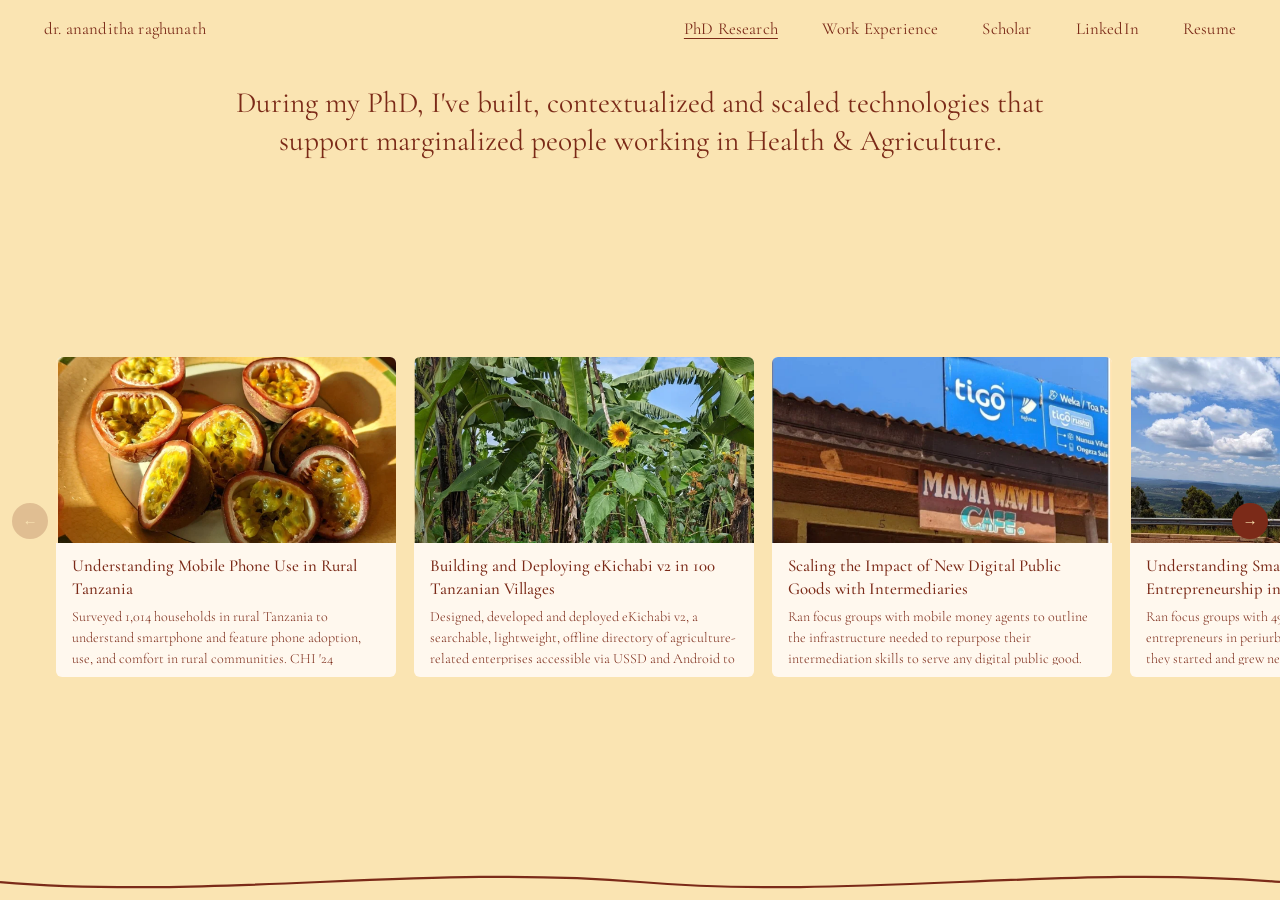
==== phd-research.html @ 2d2f05ac "addinng files" ====
<!DOCTYPE html>
<html lang="en">
<head>
  <meta charset="UTF-8" />
  <meta name="viewport" content="width=device-width, initial-scale=1.0" />
  <title>PhD Research — dr. ananditha raghunath</title>
  <link rel="stylesheet" href="styles.css" />
  <style>
    .phd-hero {
      flex-shrink: 0;
      text-align: center;
      padding: 28px 100px 18px;
    }
    .phd-hero h1 {
      font-size: clamp(1.35rem, 2.3vw, 2.2rem);
      font-weight: 400;
      line-height: 1.3;
      color: var(--text);
      max-width: 820px;
      margin: 0 auto;
    }

    /* Carousel section */
    .carousel-section {
      flex: 1;
      position: relative;
      display: flex;
      align-items: center;        /* vertically center the card row */
      overflow: hidden;
      padding: 0 0 8px;
    }

    .carousel-track-wrapper {
      overflow: hidden;
      width: 100%;
      padding: 0 56px;
    }

    .carousel-track {
      display: flex;
      gap: 18px;
      transition: transform 0.4s ease;
      align-items: stretch;
    }

    /* Landscape card: wider than tall, image on top */
    .research-card-full {
      flex: 0 0 340px;          /* fixed width */
      height: 320px;            /* fixed height — width > height */
      background: #FFF8EE;
      border-radius: 6px;
      overflow: hidden;
      text-decoration: none;
      color: var(--text);
      display: flex;
      flex-direction: column;   /* image TOP, text BOTTOM */
    }

    .research-card-full:hover .card-title {
      text-decoration: underline;
    }

    /* Image fills top ~58% */
    .card-image {
      flex: 0 0 58%;
      width: 100%;
      overflow: hidden;
    }

    .card-image img {
      width: 100%;
      height: 100%;
      object-fit: cover;
    }

    .card-image-placeholder {
      width: 100%;
      height: 100%;
      background: rgba(123, 42, 24, 0.08);
      display: flex;
      align-items: center;
      justify-content: center;
      color: rgba(123, 42, 24, 0.3);
      font-size: 0.7rem;
      text-align: center;
      padding: 10px;
      font-family: var(--font);
    }

    /* Text fills bottom ~42% */
    .card-body {
      flex: 1;
      padding: 12px 16px;
      display: flex;
      flex-direction: column;
      gap: 6px;
      overflow: hidden;
    }

    .card-title {
      font-size: 1.05rem;
      font-weight: 500;
      line-height: 1.35;
      color: var(--text);
    }

    .card-desc {
      font-size: 0.88rem;
      font-weight: 300;
      line-height: 1.5;
      color: var(--text);
      overflow: hidden;
    }

    .card-desc a {
      color: var(--text);
      font-weight: 500;
    }

    /* Arrow buttons */
    .carousel-btn {
      position: absolute;
      top: 50%;
      transform: translateY(-50%);
      width: 36px;
      height: 36px;
      border-radius: 50%;
      background: var(--text);
      color: var(--bg);
      border: none;
      cursor: pointer;
      font-size: 0.95rem;
      display: flex;
      align-items: center;
      justify-content: center;
      z-index: 10;
      transition: opacity 0.2s;
      flex-shrink: 0;
    }

    .carousel-btn:hover { opacity: 0.75; }
    .carousel-btn.prev { left: 12px; }
    .carousel-btn.next { right: 12px; }
    .carousel-btn:disabled { opacity: 0.2; cursor: default; }

    /* Wave at bottom */
    .wave-divider {
      flex-shrink: 0;
      overflow: hidden;
      line-height: 0;
      height: 36px;
    }
    .wave-divider svg {
      display: block;
      width: 100%;
      height: 100%;
    }
  </style>
</head>
<body>

  <nav>
    <a class="nav-logo" href="index.html">dr. ananditha raghunath</a>
    <ul class="nav-links">
      <li><a href="phd-research.html" class="active">PhD Research</a></li>
      <li><a href="work-experience.html">Work Experience</a></li>
      <li><a href="https://scholar.google.com/citations?user=0DBCDjMAAAAJ&hl=en" target="_blank" rel="noopener">Scholar</a></li>
      <li><a href="https://www.linkedin.com/in/ananditha-raghunath" target="_blank" rel="noopener">LinkedIn</a></li>
      <li><a href="resume.pdf" target="_blank">Resume</a></li>
    </ul>
  </nav>

  <main>
    <div class="phd-hero">
      <h1>During my PhD, I've built, contextualized and scaled technologies that support marginalized people working in Health &amp; Agriculture.</h1>
    </div>

    <div class="carousel-section">
      <button class="carousel-btn prev" onclick="slide(-1)" id="prevBtn">&#8592;</button>
      <div class="carousel-track-wrapper">
        <div class="carousel-track" id="track">

          <div class="research-card-full">
            <div class="card-image">
              <img src="images/mobile_phone.png" alt="Mobile phone use in Tanzania"
                   onerror="this.parentElement.innerHTML='<div class=&quot;card-image-placeholder&quot;>No image</div>'" />
            </div>
            <div class="card-body">
              <div class="card-title">Understanding Mobile Phone Use in Rural Tanzania</div>
              <p class="card-desc">Surveyed 1,014 households in rural Tanzania to understand smartphone and feature phone adoption, use, and comfort in rural communities. CHI '24 publication <a href="#" target="_blank">here</a> in collaboration with Cornell Economics &amp; IRDP.</p>
            </div>
          </div>

          <div class="research-card-full">
            <div class="card-image">
              <img src="images/ekichabi.png" alt="eKichabi v2"
                   onerror="this.parentElement.innerHTML='<div class=&quot;card-image-placeholder&quot;>No image</div>'" />
            </div>
            <div class="card-body">
              <div class="card-title">Building and Deploying eKichabi v2 in 100 Tanzanian Villages</div>
              <p class="card-desc">Designed, developed and deployed eKichabi v2, a searchable, lightweight, offline directory of agriculture-related enterprises accessible via USSD and Android to 10,000 farmers in rural Tanzania. CHI '24 publication <a href="https://dl.acm.org/doi/10.1145/3613904.3642099" target="_blank" rel="noopener">here</a> in collaboration with Cornell Economics &amp; IRDP.</p>
            </div>
          </div>

          <div class="research-card-full">
            <div class="card-image">
              <img src="images/intermediaries.png" alt="Scaling digital public goods"
                   onerror="this.parentElement.innerHTML='<div class=&quot;card-image-placeholder&quot;>No image</div>'" />
            </div>
            <div class="card-body">
              <div class="card-title">Scaling the Impact of New Digital Public Goods with Intermediaries</div>
              <p class="card-desc">Ran focus groups with mobile money agents to outline the infrastructure needed to repurpose their intermediation skills to serve any digital public good. Then, piloted their intermediation of eKichabi v2. COMPASS '23 paper <a href="https://dl.acm.org/doi/pdf/10.1145/3616386" target="_blank" rel="noopener">here</a> in collaboration with IRDP.</p>
            </div>
          </div>

          <div class="research-card-full">
            <div class="card-image">
              <img src="images/smartphone_supported_ent.png" alt="Smartphone entrepreneurship"
                   onerror="this.parentElement.innerHTML='<div class=&quot;card-image-placeholder&quot;>No image</div>'" />
            </div>
            <div class="card-body">
              <div class="card-title">Understanding Smartphone Supported Entrepreneurship in Periurban Tanzania</div>
              <p class="card-desc">Ran focus groups with 49 smartphone-supported entrepreneurs in periurban Tanzania to understand how they started and grew new businesses with the help of their smartphones. CHI '22 publication <a href="https://dl.acm.org/doi/pdf/10.1145/3544548.3580647" target="_blank" rel="noopener">here</a>.</p>
            </div>
          </div>

          <div class="research-card-full">
            <div class="card-image">
              <img src="images/lidar.png" alt="Blood clotting detection"
                   onerror="this.parentElement.innerHTML='<div class=&quot;card-image-placeholder&quot;>No image</div>'" />
            </div>
            <div class="card-body">
              <div class="card-title">Smartphone-Based Blood Clotting Detection</div>
              <p class="card-desc">The first contactless system that determines fluid properties using LiDAR sensors on a modern smartphone. Analyzes laser speckle patterns via Brownian motion to assess blood coagulation — no additional hardware required. UbiComp '22.</p>
            </div>
          </div>

          <div class="research-card-full">
            <div class="card-image">
              <img src="images/afib.png" alt="Atrial fibrillation detection"
                   onerror="this.parentElement.innerHTML='<div class=&quot;card-image-placeholder&quot;>No image</div>'" />
            </div>
            <div class="card-body">
              <div class="card-title">AI-Powered Atrial Fibrillation Detection for Community Health Workers</div>
              <p class="card-desc">Uses portable 6-lead ECGs with AI models to predict atrial fibrillation within a 60-day window — aligning with CHW visit schedules and surpassing typical cardiologist diagnostic capability. Cardiovascular Digital Health '23.</p>
            </div>
          </div>

          <div class="research-card-full">
            <div class="card-image">
              <img src="images/nepal.png" alt="mHealth integration"
                   onerror="this.parentElement.innerHTML='<div class=&quot;card-image-placeholder&quot;>No image</div>'" />
            </div>
            <div class="card-body">
              <div class="card-title">Integrating mHealth &amp; AI Tools into Country Health Systems</div>
              <p class="card-desc">Assesses alignment between government health system visions for AI tools and practical implementation realities in LMICs, developing a framework to evaluate feasibility and human impact. Forthcoming.</p>
            </div>
          </div>

          <div class="research-card-full">
            <div class="card-image">
              <img src="images/chatbot.png" alt="Chatbot prescribing preferences"
                   onerror="this.parentElement.innerHTML='<div class=&quot;card-image-placeholder&quot;>No image</div>'" />
            </div>
            <div class="card-body">
              <div class="card-title">Chatbot Medication Prescribing Preferences</div>
              <p class="card-desc">Examines shifting patient preferences away from overprescribing chatbots through nudging interventions. Phase 1: 54% of participants preferred the overprescribing bot. Phase 2: demonstrated preference shifts toward clinically-validated responses. Under submission.</p>
            </div>
          </div>

          <div class="research-card-full">
            <div class="card-image">
              <img src="images/llm.png" alt="LLM in Indic languages"
                   onerror="this.parentElement.innerHTML='<div class=&quot;card-image-placeholder&quot;>No image</div>'" />
            </div>
            <div class="card-body">
              <div class="card-title">LLM Performance in Indic Languages</div>
              <p class="card-desc">Investigates how various large language models handle health information queries in Indic languages and Indic English, focusing on failure points and evaluation strategies. In progress.</p>
            </div>
          </div>

        </div><!-- /track -->
      </div>
      <button class="carousel-btn next" onclick="slide(1)" id="nextBtn">&#8594;</button>
    </div>

    <div class="wave-divider">
      <svg viewBox="0 0 1440 40" xmlns="http://www.w3.org/2000/svg" preserveAspectRatio="none">
        <path d="M0,20 C240,40 480,0 720,20 C960,40 1200,0 1440,20"
              fill="none" stroke="#7B2A18" stroke-width="2.5"/>
      </svg>
    </div>
  </main>

  <script>
    const track = document.getElementById('track');
    const GAP = 18;
    const CARD_W = 340;
    let current = 0;

    function visibleCount() {
      return Math.floor(track.parentElement.offsetWidth / (CARD_W + GAP));
    }

    function slide(dir) {
      const total = track.children.length;
      const vis = visibleCount();
      current = Math.max(0, Math.min(current + dir, total - vis));
      track.style.transform = `translateX(-${current * (CARD_W + GAP)}px)`;
      document.getElementById('prevBtn').disabled = current === 0;
      document.getElementById('nextBtn').disabled = current >= total - vis;
    }

    document.getElementById('prevBtn').disabled = true;
  </script>

</body>
</html>
---- styles.css ----
@import url('https://fonts.googleapis.com/css2?family=Cormorant+Garamond:ital,wght@0,300;0,400;0,500;0,600;1,300;1,400&display=swap');

*, *::before, *::after {
  box-sizing: border-box;
  margin: 0;
  padding: 0;
}

:root {
  --bg: #FAE4B2;
  --text: #7B2A18;
  --font: 'Cormorant Garamond', Georgia, serif;
  --nav-h: 56px;
}

/* ── NO-SCROLL BASE ── */
html, body {
  height: 100%;
  overflow: hidden;
  background-color: var(--bg);
  color: var(--text);
  font-family: var(--font);
}

body {
  display: flex;
  flex-direction: column;
}

main {
  flex: 1;
  overflow: hidden;
  display: flex;
  flex-direction: column;
}

/* ── NAV ── */
nav {
  height: var(--nav-h);
  flex-shrink: 0;
  display: flex;
  align-items: center;
  justify-content: space-between;
  padding: 0 44px;
  background-color: var(--bg);
  z-index: 100;
}

.nav-logo {
  font-size: 1.05rem;
  font-weight: 400;
  letter-spacing: 0.01em;
  text-decoration: none;
  color: var(--text);
  white-space: nowrap;
}

.nav-links {
  display: flex;
  gap: 44px;
  list-style: none;
  align-items: center;
}

.nav-links a {
  font-size: 1.05rem;
  font-weight: 400;
  text-decoration: none;
  color: var(--text);
  letter-spacing: 0.01em;
  transition: opacity 0.2s;
}

.nav-links a:hover { opacity: 0.65; }

.nav-links a.active {
  text-decoration: underline;
  text-underline-offset: 4px;
}

/* ── HOME HERO ── */
.hero {
  flex: 1;
  display: flex;
  align-items: center;
  justify-content: center;
  padding: 10px 80px 0;
  overflow: hidden;
}

.hero-photo {
  flex: 0 0 auto;
  width: 40%;
  max-width: 480px;
  align-self: center;
  overflow: hidden;
}

.hero-photo img {
  width: 100%;
  height: auto;
  display: block;
  max-height: calc(100vh - var(--nav-h) - 46px);
  object-fit: contain;
  object-position: center;
}

.hero-text {
  flex: 1;
  padding: 0 0 60px 52px;
  max-width: 560px;
}

.hero-text p {
  font-size: clamp(1.5rem, 2.3vw, 2.25rem);
  line-height: 1.38;
  font-weight: 400;
  text-align: center;
  color: var(--text);
}

/* ── MARQUEE ── */
.marquee-wrapper {
  flex-shrink: 0;
  overflow: hidden;
  background-color: var(--bg);
  padding: 9px 0;
}

.marquee-track {
  display: flex;
  width: max-content;
  animation: marquee 28s linear infinite;
}

.marquee-track span {
  font-size: 1.05rem;
  font-weight: 400;
  color: var(--text);
  white-space: nowrap;
}

@keyframes marquee {
  0%   { transform: translateX(0); }
  100% { transform: translateX(-50%); }
}

/* ── WORK EXPERIENCE ── */
.work-page-body {
  background: #ffffff;
}

.work-page-body nav {
  background: var(--bg);
}

.work-grid {
  flex: 1;
  display: grid;
  grid-template-columns: repeat(3, 1fr);
  padding: 16px 60px 20px;
  background: #ffffff;
  overflow: hidden;
}

.work-entry {
  display: flex;
  flex-direction: column;
  align-items: center;
  text-align: center;
  padding: 14px 28px;
}

.work-logo {
  width: 62px;
  height: 62px;
  border-radius: 50%;
  object-fit: cover;
  display: block;
  margin-bottom: 10px;
}

.work-logo-placeholder {
  width: 62px;
  height: 62px;
  border-radius: 50%;
  background: #4a4a8a;
  display: flex;
  align-items: center;
  justify-content: center;
  margin-bottom: 10px;
  font-size: 1rem;
  font-weight: 600;
  color: #fff;
  font-family: var(--font);
  flex-shrink: 0;
}

.work-company {
  font-size: 1.2rem;
  font-weight: 500;
  color: var(--text);
  margin-bottom: 8px;
  line-height: 1.2;
}

.work-desc {
  font-size: 0.82rem;
  font-weight: 300;
  line-height: 1.55;
  color: var(--text);
}

.work-desc a {
  color: var(--text);
  text-decoration: underline;
}

.logo-uw    { background: #4b2e83; }
.logo-ms    { background: #ffffff; border: 2px solid #eee; }
.logo-gates { background: #222222; }
.logo-mit   { background: #1a3a5c; }
.logo-legal { background: #111111; }
.logo-nyu   { background: #57068c; }

/* ── MOBILE ── */
@media (max-width: 768px) {
  html, body { overflow: auto; height: auto; }
  main { overflow: auto; }

  nav {
    height: auto;
    padding: 16px 20px;
    flex-direction: column;
    align-items: flex-start;
    gap: 12px;
  }

  .nav-links { gap: 16px; flex-wrap: wrap; }

  .hero {
    flex-direction: column;
    align-items: center;
    padding: 20px 20px 0;
  }

  .hero-photo { width: 70%; max-width: 300px; align-self: center; }
  .hero-text  { padding: 24px 0 20px; max-width: 100%; }
  .hero-text p { font-size: 1.4rem; }

  .work-grid {
    grid-template-columns: 1fr;
    padding: 20px;
    overflow: auto;
  }
}
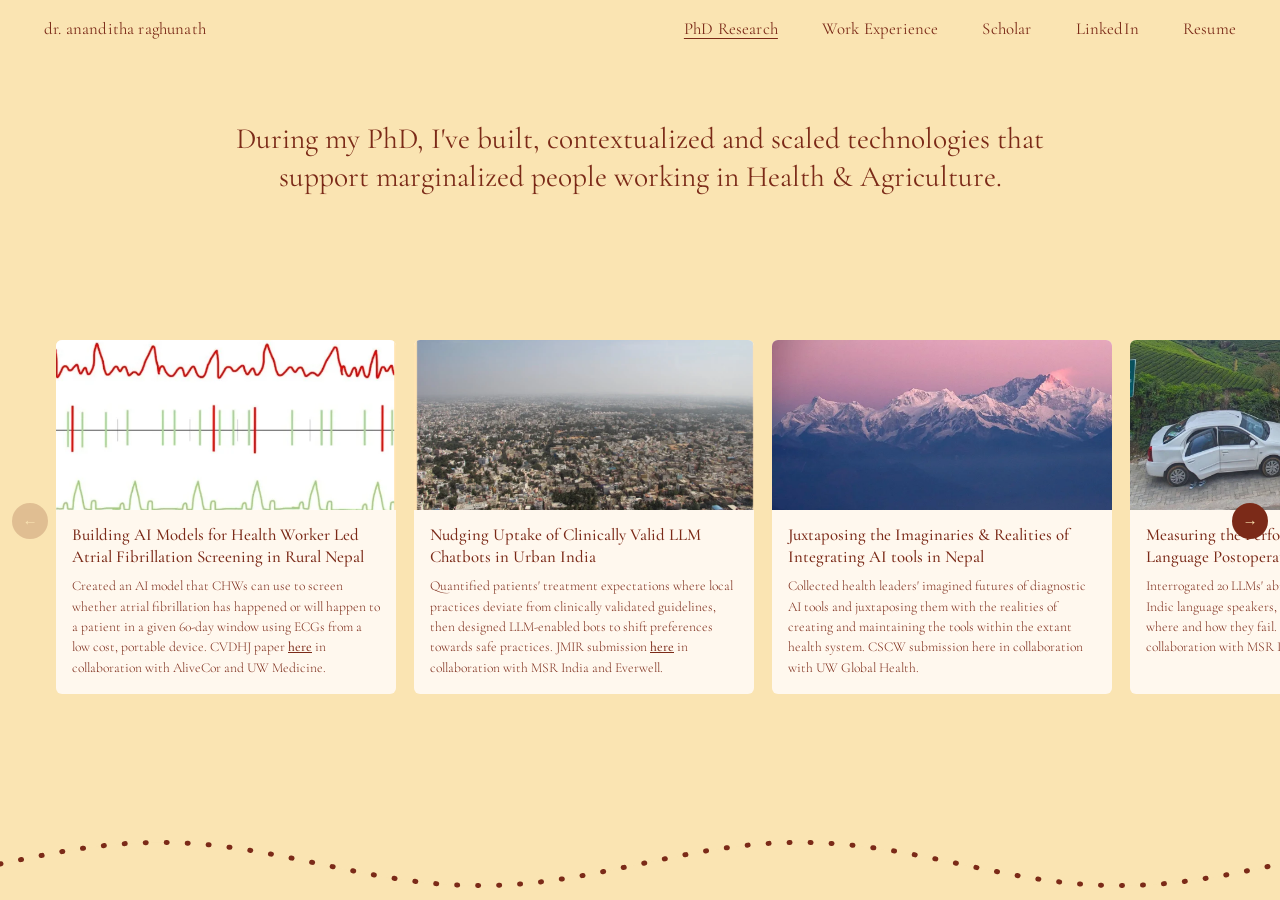
==== commit 7ed98e2c: "formatting changed" ====
--- a/phd-research.html
+++ b/phd-research.html
@@ -9,7 +9,7 @@
     .phd-hero {
       flex-shrink: 0;
       text-align: center;
-      padding: 28px 100px 18px;
+      padding: 64px 100px 18px;
     }
     .phd-hero h1 {
       font-size: clamp(1.35rem, 2.3vw, 2.2rem);
@@ -43,10 +43,9 @@
       align-items: stretch;
     }
 
-    /* Landscape card: wider than tall, image on top */
+    /* Card: fixed width, image on top, text fully shown below */
     .research-card-full {
       flex: 0 0 340px;          /* fixed width */
-      height: 320px;            /* fixed height — width > height */
       background: #FFF8EE;
       border-radius: 6px;
       overflow: hidden;
@@ -60,10 +59,11 @@
       text-decoration: underline;
     }
 
-    /* Image fills top ~58% */
+    /* Fixed-height image on top */
     .card-image {
-      flex: 0 0 58%;
-      width: 100%;
+      height: 170px;
+      width: 100%;
+      flex-shrink: 0;
       overflow: hidden;
     }
 
@@ -87,29 +87,27 @@
       font-family: var(--font);
     }
 
-    /* Text fills bottom ~42% */
+    /* Text area — grows to fit content, never clipped */
     .card-body {
       flex: 1;
-      padding: 12px 16px;
+      padding: 14px 16px 16px;
       display: flex;
       flex-direction: column;
-      gap: 6px;
-      overflow: hidden;
+      gap: 8px;
     }
 
     .card-title {
       font-size: 1.05rem;
       font-weight: 500;
-      line-height: 1.35;
+      line-height: 1.3;
       color: var(--text);
     }
 
     .card-desc {
-      font-size: 0.88rem;
+      font-size: 0.85rem;
       font-weight: 300;
       line-height: 1.5;
       color: var(--text);
-      overflow: hidden;
     }
 
     .card-desc a {
@@ -143,17 +141,29 @@
     .carousel-btn.next { right: 12px; }
     .carousel-btn:disabled { opacity: 0.2; cursor: default; }
 
-    /* Wave at bottom */
+    /* Dotted wavy divider at bottom (matches original Squarespace "wavy" divider) */
     .wave-divider {
       flex-shrink: 0;
       overflow: hidden;
       line-height: 0;
-      height: 36px;
+      height: 72px;
     }
     .wave-divider svg {
       display: block;
       width: 100%;
       height: 100%;
+    }
+    .wave-divider .wave-fill {
+      fill: var(--bg);          /* cream band below the wave */
+      stroke: none;
+    }
+    .wave-divider .wave-line {
+      fill: none;
+      stroke: var(--text);
+      stroke-width: 5;
+      stroke-linecap: round;
+      stroke-dasharray: 1 20;
+      vector-effect: non-scaling-stroke;
     }
   </style>
 </head>
@@ -182,18 +192,73 @@
 
           <div class="research-card-full">
             <div class="card-image">
-              <img src="images/mobile_phone.png" alt="Mobile phone use in Tanzania"
-                   onerror="this.parentElement.innerHTML='<div class=&quot;card-image-placeholder&quot;>No image</div>'" />
-            </div>
-            <div class="card-body">
-              <div class="card-title">Understanding Mobile Phone Use in Rural Tanzania</div>
-              <p class="card-desc">Surveyed 1,014 households in rural Tanzania to understand smartphone and feature phone adoption, use, and comfort in rural communities. CHI '24 publication <a href="#" target="_blank">here</a> in collaboration with Cornell Economics &amp; IRDP.</p>
-            </div>
-          </div>
-
-          <div class="research-card-full">
-            <div class="card-image">
-              <img src="images/ekichabi.png" alt="eKichabi v2"
+              <img src="images/afib.png" alt="Atrial fibrillation ECG"
+                   onerror="this.parentElement.innerHTML='<div class=&quot;card-image-placeholder&quot;>No image</div>'" />
+            </div>
+            <div class="card-body">
+              <div class="card-title">Building AI Models for Health Worker Led Atrial Fibrillation Screening in Rural Nepal</div>
+              <p class="card-desc">Created an AI model that CHWs can use to screen whether atrial fibrillation has happened or will happen to a patient in a given 60-day window using ECGs from a low cost, portable device. CVDHJ paper <a href="#" target="_blank">here</a> in collaboration with AliveCor and UW Medicine.</p>
+            </div>
+          </div>
+
+          <div class="research-card-full">
+            <div class="card-image">
+              <img src="images/chatbot.png" alt="Aerial view of urban India"
+                   onerror="this.parentElement.innerHTML='<div class=&quot;card-image-placeholder&quot;>No image</div>'" />
+            </div>
+            <div class="card-body">
+              <div class="card-title">Nudging Uptake of Clinically Valid LLM Chatbots in Urban India</div>
+              <p class="card-desc">Quantified patients' treatment expectations where local practices deviate from clinically validated guidelines, then designed LLM-enabled bots to shift preferences towards safe practices. JMIR submission <a href="#" target="_blank">here</a> in collaboration with MSR India and Everwell.</p>
+            </div>
+          </div>
+
+          <div class="research-card-full">
+            <div class="card-image">
+              <img src="images/nepal.png" alt="Mountains in Nepal"
+                   onerror="this.parentElement.innerHTML='<div class=&quot;card-image-placeholder&quot;>No image</div>'" />
+            </div>
+            <div class="card-body">
+              <div class="card-title">Juxtaposing the Imaginaries &amp; Realities of Integrating AI tools in Nepal</div>
+              <p class="card-desc">Collected health leaders' imagined futures of diagnostic AI tools and juxtaposing them with the realities of creating and maintaining the tools within the extant health system. CSCW submission here in collaboration with UW Global Health.</p>
+            </div>
+          </div>
+
+          <div class="research-card-full">
+            <div class="card-image">
+              <img src="images/llm.png" alt="Vehicles parked in India"
+                   onerror="this.parentElement.innerHTML='<div class=&quot;card-image-placeholder&quot;>No image</div>'" />
+            </div>
+            <div class="card-body">
+              <div class="card-title">Measuring the Performance of LLMs on Indic Language Postoperative Queries</div>
+              <p class="card-desc">Interrogated 20 LLMs' ability to respond to queries from Indic language speakers, paying particular attention to where and how they fail. Our NLP submission <a href="#" target="_blank">here</a> in collaboration with MSR India.</p>
+            </div>
+          </div>
+
+          <div class="research-card-full">
+            <div class="card-image">
+              <img src="images/lidar.png" alt="Smartphone LiDAR detecting blood clotting"
+                   onerror="this.parentElement.innerHTML='<div class=&quot;card-image-placeholder&quot;>No image</div>'" />
+            </div>
+            <div class="card-body">
+              <div class="card-title">Using Smartphone LIDAR to Detect Clotting From A Single Drop of Blood</div>
+              <p class="card-desc">Created the first contactless system that can detect blood clotting status using the LiDAR sensors on smartphones with no attachments. Ubicomp paper <a href="#" target="_blank">here</a> in collaboration with Shyam Gollakota and Justin Chan.</p>
+            </div>
+          </div>
+
+          <div class="research-card-full">
+            <div class="card-image">
+              <img src="images/mobile_phone.png" alt="Passion fruit on a plate"
+                   onerror="this.parentElement.innerHTML='<div class=&quot;card-image-placeholder&quot;>No image</div>'" />
+            </div>
+            <div class="card-body">
+              <div class="card-title">Charting the Landscape of Mobile Phone Use by Rural Tanzanian Farmers</div>
+              <p class="card-desc">Surveyed 1014 agricultural households in rural Tanzania to quantify mobile technology access, use, and comfort in this marginalized population. CHI '24 publication <a href="#" target="_blank">here</a> in collaboration with Cornell Economics &amp; IRDP.</p>
+            </div>
+          </div>
+
+          <div class="research-card-full">
+            <div class="card-image">
+              <img src="images/ekichabi.png" alt="Banana trees and sunflower in Tanzania"
                    onerror="this.parentElement.innerHTML='<div class=&quot;card-image-placeholder&quot;>No image</div>'" />
             </div>
             <div class="card-body">
@@ -204,7 +269,7 @@
 
           <div class="research-card-full">
             <div class="card-image">
-              <img src="images/intermediaries.png" alt="Scaling digital public goods"
+              <img src="images/intermediaries.png" alt="Mama Wawili Cafe storefront in Tanzania"
                    onerror="this.parentElement.innerHTML='<div class=&quot;card-image-placeholder&quot;>No image</div>'" />
             </div>
             <div class="card-body">
@@ -215,67 +280,12 @@
 
           <div class="research-card-full">
             <div class="card-image">
-              <img src="images/smartphone_supported_ent.png" alt="Smartphone entrepreneurship"
+              <img src="images/smartphone_supported_ent.png" alt="Open landscape with cloudy sky in Tanzania"
                    onerror="this.parentElement.innerHTML='<div class=&quot;card-image-placeholder&quot;>No image</div>'" />
             </div>
             <div class="card-body">
               <div class="card-title">Understanding Smartphone Supported Entrepreneurship in Periurban Tanzania</div>
               <p class="card-desc">Ran focus groups with 49 smartphone-supported entrepreneurs in periurban Tanzania to understand how they started and grew new businesses with the help of their smartphones. CHI '22 publication <a href="https://dl.acm.org/doi/pdf/10.1145/3544548.3580647" target="_blank" rel="noopener">here</a>.</p>
-            </div>
-          </div>
-
-          <div class="research-card-full">
-            <div class="card-image">
-              <img src="images/lidar.png" alt="Blood clotting detection"
-                   onerror="this.parentElement.innerHTML='<div class=&quot;card-image-placeholder&quot;>No image</div>'" />
-            </div>
-            <div class="card-body">
-              <div class="card-title">Smartphone-Based Blood Clotting Detection</div>
-              <p class="card-desc">The first contactless system that determines fluid properties using LiDAR sensors on a modern smartphone. Analyzes laser speckle patterns via Brownian motion to assess blood coagulation — no additional hardware required. UbiComp '22.</p>
-            </div>
-          </div>
-
-          <div class="research-card-full">
-            <div class="card-image">
-              <img src="images/afib.png" alt="Atrial fibrillation detection"
-                   onerror="this.parentElement.innerHTML='<div class=&quot;card-image-placeholder&quot;>No image</div>'" />
-            </div>
-            <div class="card-body">
-              <div class="card-title">AI-Powered Atrial Fibrillation Detection for Community Health Workers</div>
-              <p class="card-desc">Uses portable 6-lead ECGs with AI models to predict atrial fibrillation within a 60-day window — aligning with CHW visit schedules and surpassing typical cardiologist diagnostic capability. Cardiovascular Digital Health '23.</p>
-            </div>
-          </div>
-
-          <div class="research-card-full">
-            <div class="card-image">
-              <img src="images/nepal.png" alt="mHealth integration"
-                   onerror="this.parentElement.innerHTML='<div class=&quot;card-image-placeholder&quot;>No image</div>'" />
-            </div>
-            <div class="card-body">
-              <div class="card-title">Integrating mHealth &amp; AI Tools into Country Health Systems</div>
-              <p class="card-desc">Assesses alignment between government health system visions for AI tools and practical implementation realities in LMICs, developing a framework to evaluate feasibility and human impact. Forthcoming.</p>
-            </div>
-          </div>
-
-          <div class="research-card-full">
-            <div class="card-image">
-              <img src="images/chatbot.png" alt="Chatbot prescribing preferences"
-                   onerror="this.parentElement.innerHTML='<div class=&quot;card-image-placeholder&quot;>No image</div>'" />
-            </div>
-            <div class="card-body">
-              <div class="card-title">Chatbot Medication Prescribing Preferences</div>
-              <p class="card-desc">Examines shifting patient preferences away from overprescribing chatbots through nudging interventions. Phase 1: 54% of participants preferred the overprescribing bot. Phase 2: demonstrated preference shifts toward clinically-validated responses. Under submission.</p>
-            </div>
-          </div>
-
-          <div class="research-card-full">
-            <div class="card-image">
-              <img src="images/llm.png" alt="LLM in Indic languages"
-                   onerror="this.parentElement.innerHTML='<div class=&quot;card-image-placeholder&quot;>No image</div>'" />
-            </div>
-            <div class="card-body">
-              <div class="card-title">LLM Performance in Indic Languages</div>
-              <p class="card-desc">Investigates how various large language models handle health information queries in Indic languages and Indic English, focusing on failure points and evaluation strategies. In progress.</p>
             </div>
           </div>
 
@@ -285,33 +295,40 @@
     </div>
 
     <div class="wave-divider">
-      <svg viewBox="0 0 1440 40" xmlns="http://www.w3.org/2000/svg" preserveAspectRatio="none">
-        <path d="M0,20 C240,40 480,0 720,20 C960,40 1200,0 1440,20"
-              fill="none" stroke="#7B2A18" stroke-width="2.5"/>
+      <svg viewBox="0 0 1440 80" xmlns="http://www.w3.org/2000/svg" preserveAspectRatio="none">
+        <path class="wave-fill" d="M0,40.0 L10,37.9 L20,35.8 L30,33.8 L40,31.8 L50,29.9 L60,28.0 L70,26.2 L80,24.6 L90,23.0 L100,21.6 L110,20.3 L120,19.2 L130,18.2 L140,17.4 L150,16.8 L160,16.4 L170,16.1 L180,16.0 L190,16.1 L200,16.4 L210,16.8 L220,17.4 L230,18.2 L240,19.2 L250,20.3 L260,21.6 L270,23.0 L280,24.6 L290,26.2 L300,28.0 L310,29.9 L320,31.8 L330,33.8 L340,35.8 L350,37.9 L360,40.0 L370,42.1 L380,44.2 L390,46.2 L400,48.2 L410,50.1 L420,52.0 L430,53.8 L440,55.4 L450,57.0 L460,58.4 L470,59.7 L480,60.8 L490,61.8 L500,62.6 L510,63.2 L520,63.6 L530,63.9 L540,64.0 L550,63.9 L560,63.6 L570,63.2 L580,62.6 L590,61.8 L600,60.8 L610,59.7 L620,58.4 L630,57.0 L640,55.4 L650,53.8 L660,52.0 L670,50.1 L680,48.2 L690,46.2 L700,44.2 L710,42.1 L720,40.0 L730,37.9 L740,35.8 L750,33.8 L760,31.8 L770,29.9 L780,28.0 L790,26.2 L800,24.6 L810,23.0 L820,21.6 L830,20.3 L840,19.2 L850,18.2 L860,17.4 L870,16.8 L880,16.4 L890,16.1 L900,16.0 L910,16.1 L920,16.4 L930,16.8 L940,17.4 L950,18.2 L960,19.2 L970,20.3 L980,21.6 L990,23.0 L1000,24.6 L1010,26.2 L1020,28.0 L1030,29.9 L1040,31.8 L1050,33.8 L1060,35.8 L1070,37.9 L1080,40.0 L1090,42.1 L1100,44.2 L1110,46.2 L1120,48.2 L1130,50.1 L1140,52.0 L1150,53.8 L1160,55.4 L1170,57.0 L1180,58.4 L1190,59.7 L1200,60.8 L1210,61.8 L1220,62.6 L1230,63.2 L1240,63.6 L1250,63.9 L1260,64.0 L1270,63.9 L1280,63.6 L1290,63.2 L1300,62.6 L1310,61.8 L1320,60.8 L1330,59.7 L1340,58.4 L1350,57.0 L1360,55.4 L1370,53.8 L1380,52.0 L1390,50.1 L1400,48.2 L1410,46.2 L1420,44.2 L1430,42.1 L1440,40.0 L1440,80 L0,80 Z" />
+        <path class="wave-line" d="M0,40.0 L10,37.9 L20,35.8 L30,33.8 L40,31.8 L50,29.9 L60,28.0 L70,26.2 L80,24.6 L90,23.0 L100,21.6 L110,20.3 L120,19.2 L130,18.2 L140,17.4 L150,16.8 L160,16.4 L170,16.1 L180,16.0 L190,16.1 L200,16.4 L210,16.8 L220,17.4 L230,18.2 L240,19.2 L250,20.3 L260,21.6 L270,23.0 L280,24.6 L290,26.2 L300,28.0 L310,29.9 L320,31.8 L330,33.8 L340,35.8 L350,37.9 L360,40.0 L370,42.1 L380,44.2 L390,46.2 L400,48.2 L410,50.1 L420,52.0 L430,53.8 L440,55.4 L450,57.0 L460,58.4 L470,59.7 L480,60.8 L490,61.8 L500,62.6 L510,63.2 L520,63.6 L530,63.9 L540,64.0 L550,63.9 L560,63.6 L570,63.2 L580,62.6 L590,61.8 L600,60.8 L610,59.7 L620,58.4 L630,57.0 L640,55.4 L650,53.8 L660,52.0 L670,50.1 L680,48.2 L690,46.2 L700,44.2 L710,42.1 L720,40.0 L730,37.9 L740,35.8 L750,33.8 L760,31.8 L770,29.9 L780,28.0 L790,26.2 L800,24.6 L810,23.0 L820,21.6 L830,20.3 L840,19.2 L850,18.2 L860,17.4 L870,16.8 L880,16.4 L890,16.1 L900,16.0 L910,16.1 L920,16.4 L930,16.8 L940,17.4 L950,18.2 L960,19.2 L970,20.3 L980,21.6 L990,23.0 L1000,24.6 L1010,26.2 L1020,28.0 L1030,29.9 L1040,31.8 L1050,33.8 L1060,35.8 L1070,37.9 L1080,40.0 L1090,42.1 L1100,44.2 L1110,46.2 L1120,48.2 L1130,50.1 L1140,52.0 L1150,53.8 L1160,55.4 L1170,57.0 L1180,58.4 L1190,59.7 L1200,60.8 L1210,61.8 L1220,62.6 L1230,63.2 L1240,63.6 L1250,63.9 L1260,64.0 L1270,63.9 L1280,63.6 L1290,63.2 L1300,62.6 L1310,61.8 L1320,60.8 L1330,59.7 L1340,58.4 L1350,57.0 L1360,55.4 L1370,53.8 L1380,52.0 L1390,50.1 L1400,48.2 L1410,46.2 L1420,44.2 L1430,42.1 L1440,40.0" />
       </svg>
     </div>
   </main>
 
   <script>
     const track = document.getElementById('track');
-    const GAP = 18;
-    const CARD_W = 340;
-    let current = 0;
-
-    function visibleCount() {
-      return Math.floor(track.parentElement.offsetWidth / (CARD_W + GAP));
+    const prevBtn = document.getElementById('prevBtn');
+    const nextBtn = document.getElementById('nextBtn');
+    const STEP = 340 + 18;          // card width + gap
+    const SIDE_PAD = 56;            // wrapper horizontal padding (per side)
+    let offset = 0;
+
+    function maxOffset() {
+      const visible = track.parentElement.clientWidth - SIDE_PAD * 2;
+      return Math.max(0, track.scrollWidth - visible);
+    }
+
+    function apply() {
+      offset = Math.max(0, Math.min(offset, maxOffset()));
+      track.style.transform = `translateX(-${offset}px)`;
+      prevBtn.disabled = offset <= 0;
+      nextBtn.disabled = offset >= maxOffset() - 1;
     }
 
     function slide(dir) {
-      const total = track.children.length;
-      const vis = visibleCount();
-      current = Math.max(0, Math.min(current + dir, total - vis));
-      track.style.transform = `translateX(-${current * (CARD_W + GAP)}px)`;
-      document.getElementById('prevBtn').disabled = current === 0;
-      document.getElementById('nextBtn').disabled = current >= total - vis;
-    }
-
-    document.getElementById('prevBtn').disabled = true;
+      offset += dir * STEP;
+      apply();
+    }
+
+    window.addEventListener('resize', apply);
+    apply();
   </script>
 
 </body>
--- a/styles.css
+++ b/styles.css
@@ -147,10 +147,6 @@
 
 /* ── WORK EXPERIENCE ── */
 .work-page-body {
-  background: #ffffff;
-}
-
-.work-page-body nav {
   background: var(--bg);
 }
 
@@ -159,7 +155,7 @@
   display: grid;
   grid-template-columns: repeat(3, 1fr);
   padding: 16px 60px 20px;
-  background: #ffffff;
+  background: var(--bg);
   overflow: hidden;
 }
 
@@ -172,12 +168,13 @@
 }
 
 .work-logo {
-  width: 62px;
-  height: 62px;
-  border-radius: 50%;
-  object-fit: cover;
+  height: 70px;
+  width: auto;
+  max-width: 150px;
+  object-fit: contain;
   display: block;
-  margin-bottom: 10px;
+  margin-bottom: 12px;
+  border-radius: 10px;
 }
 
 .work-logo-placeholder {
